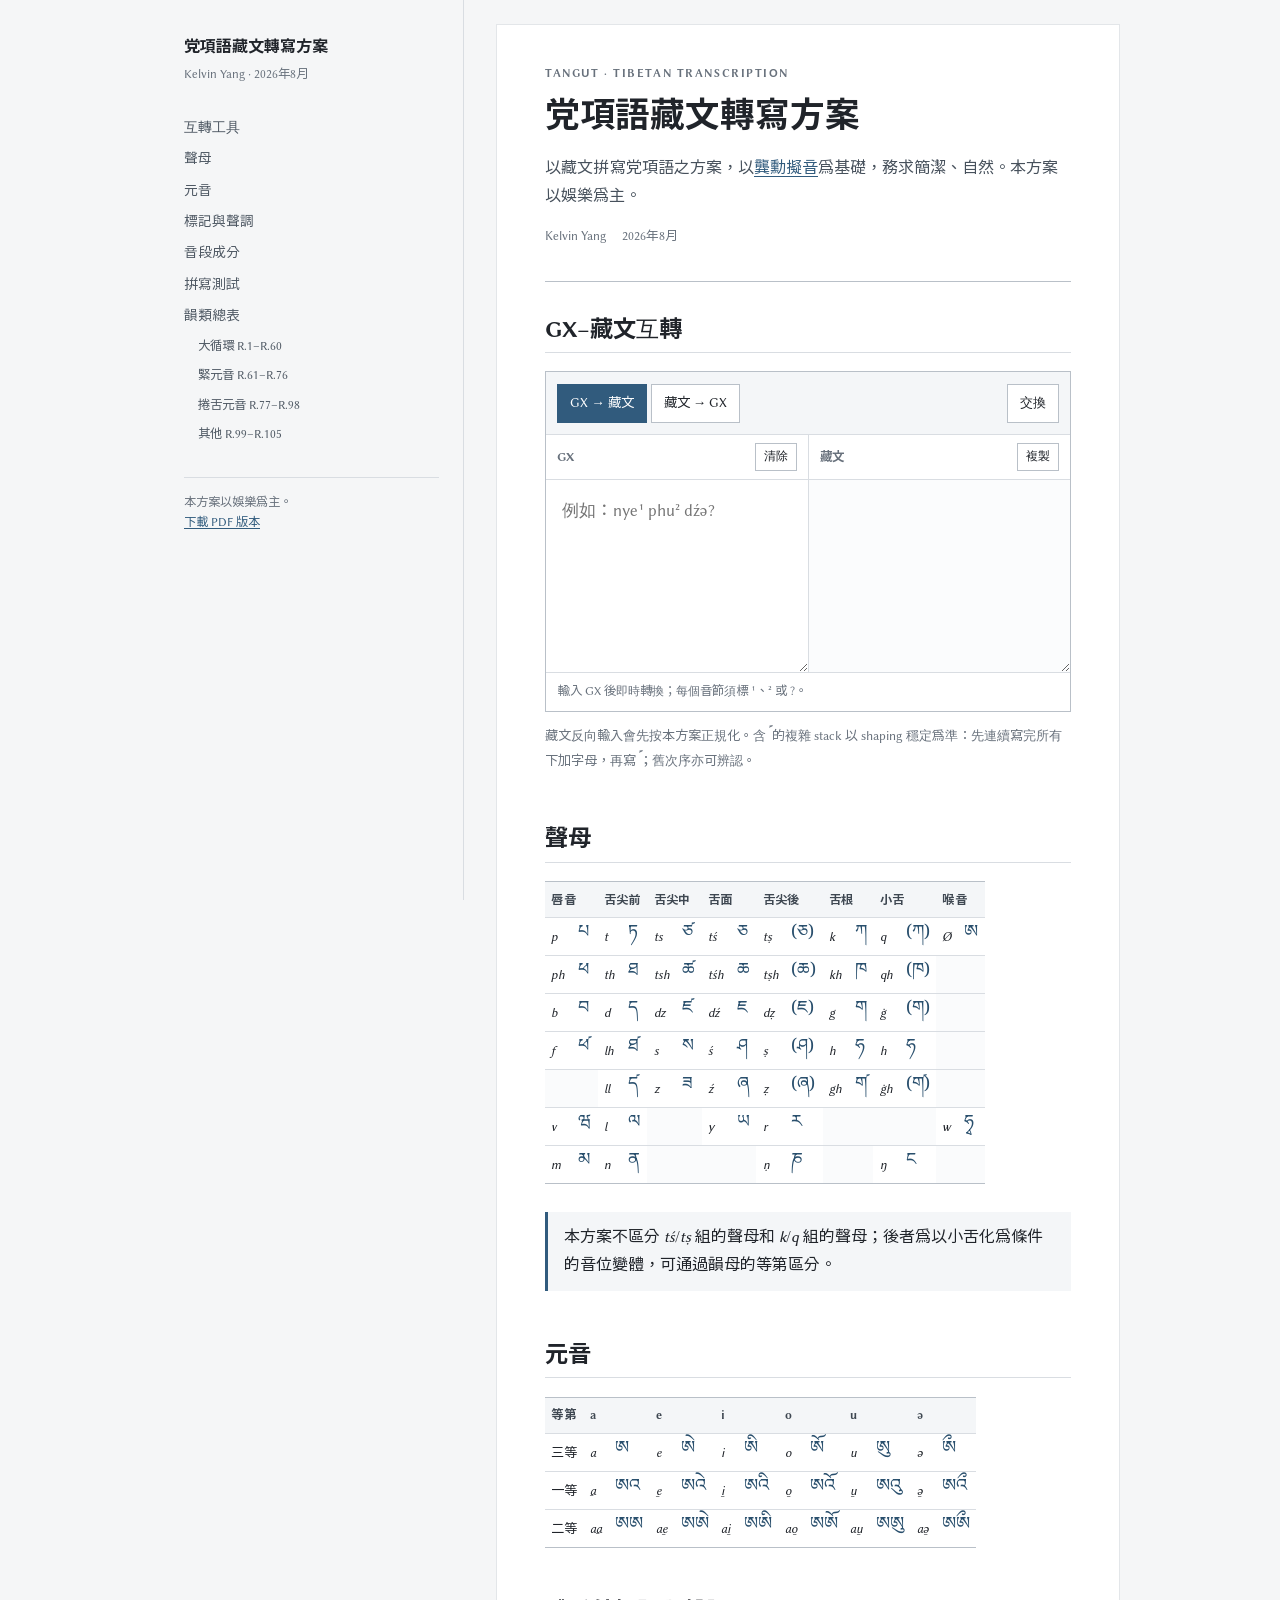
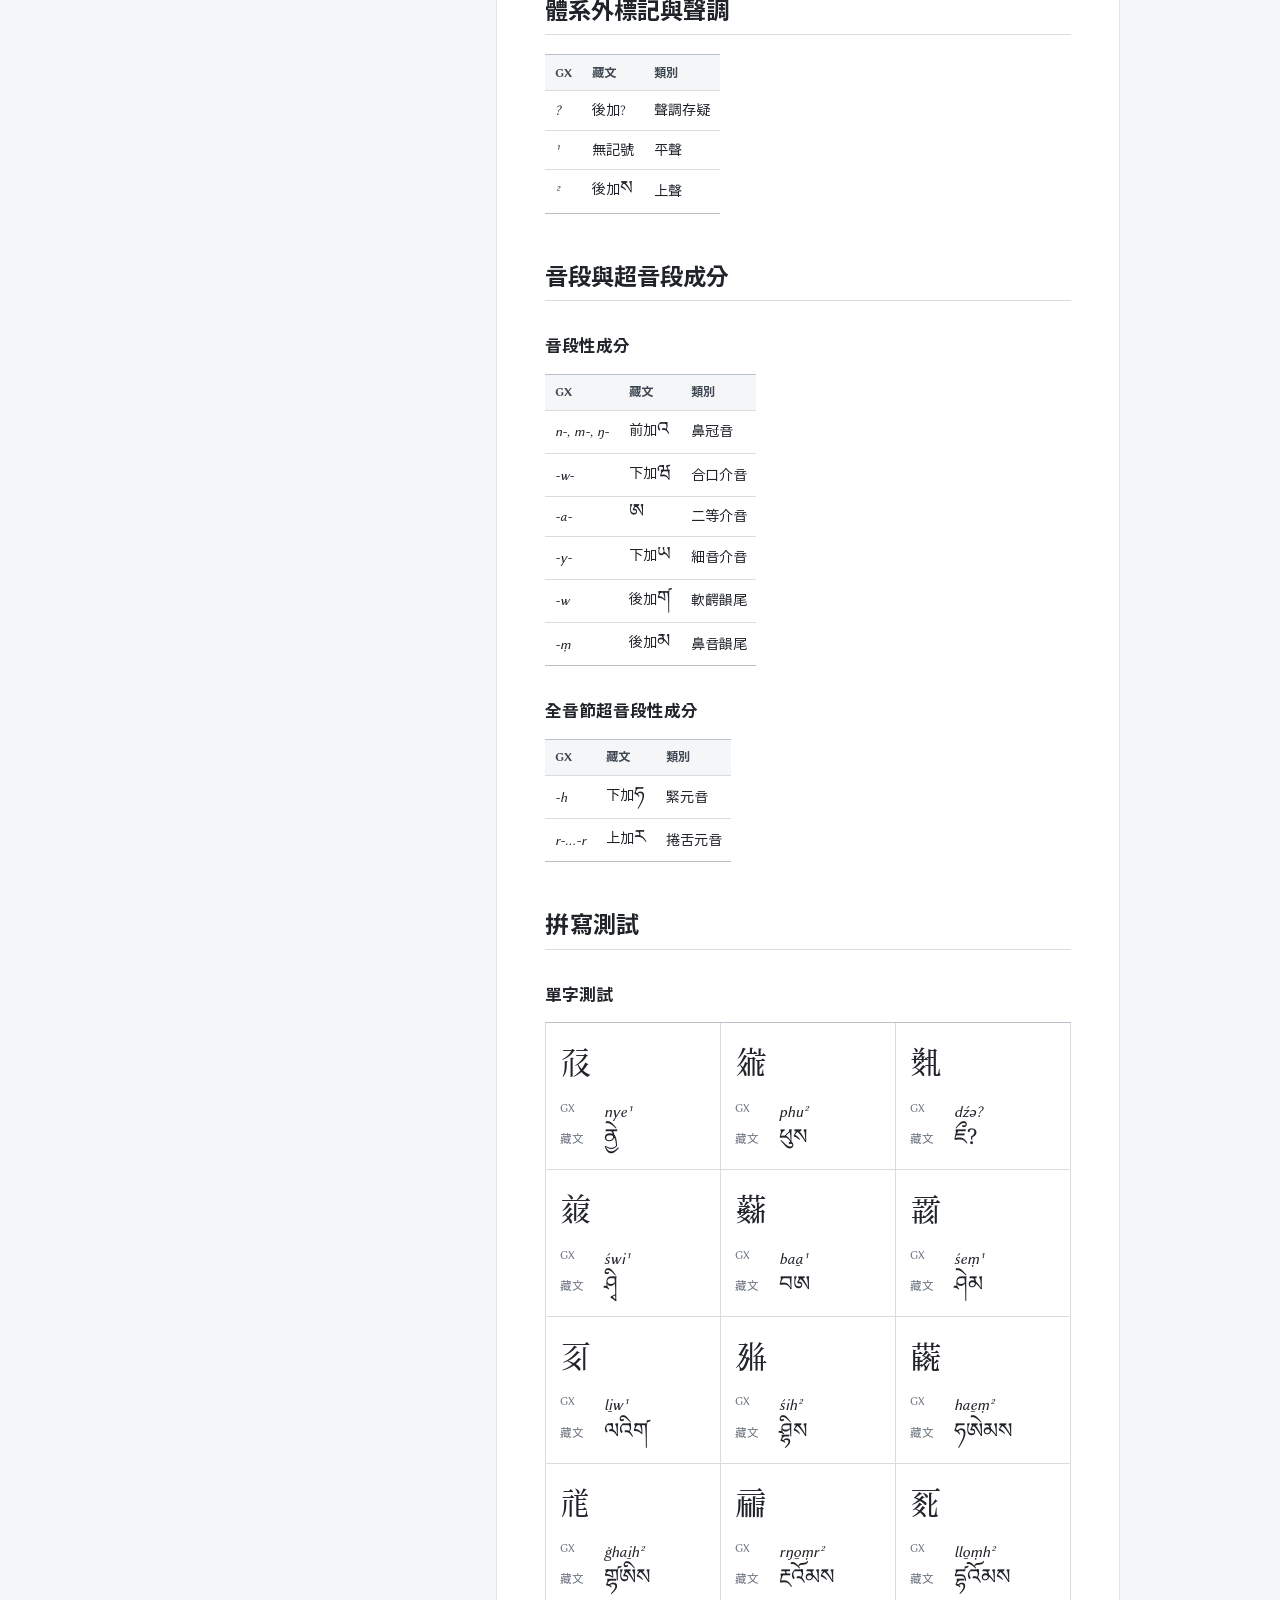
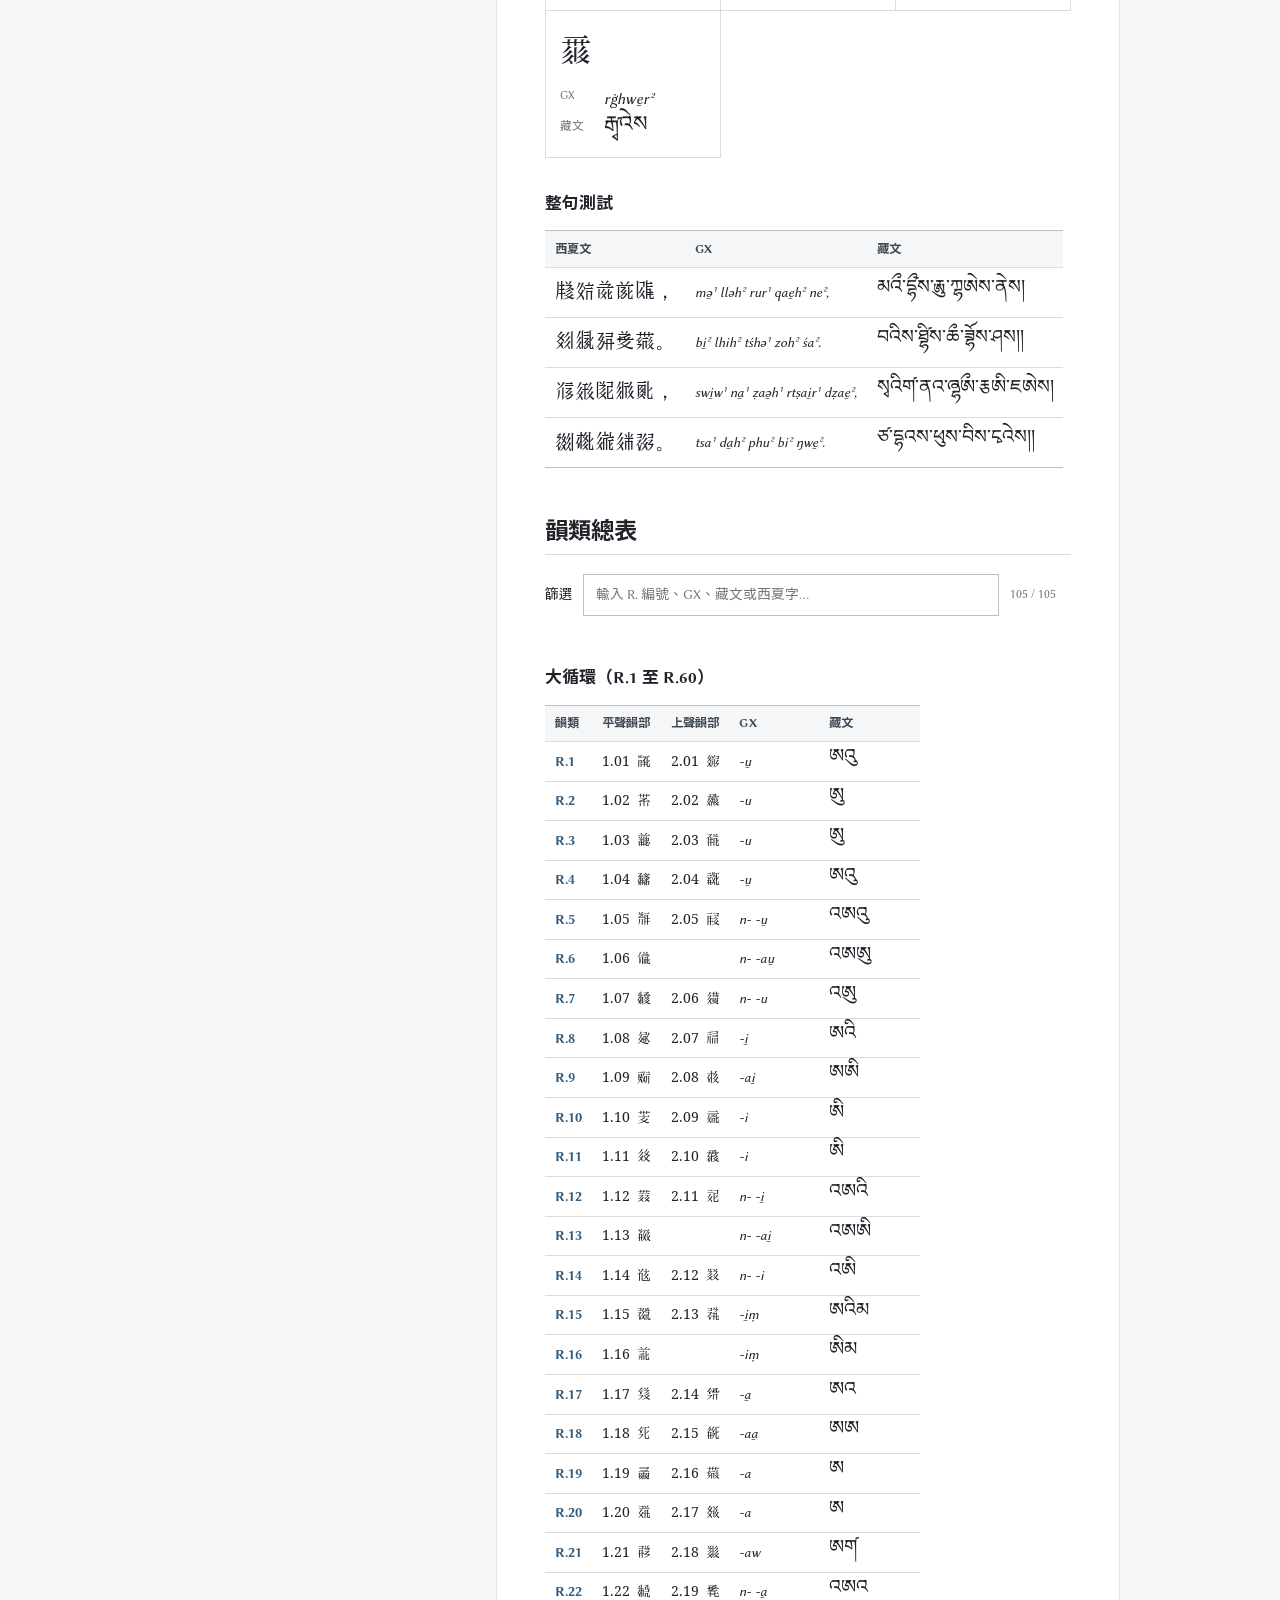
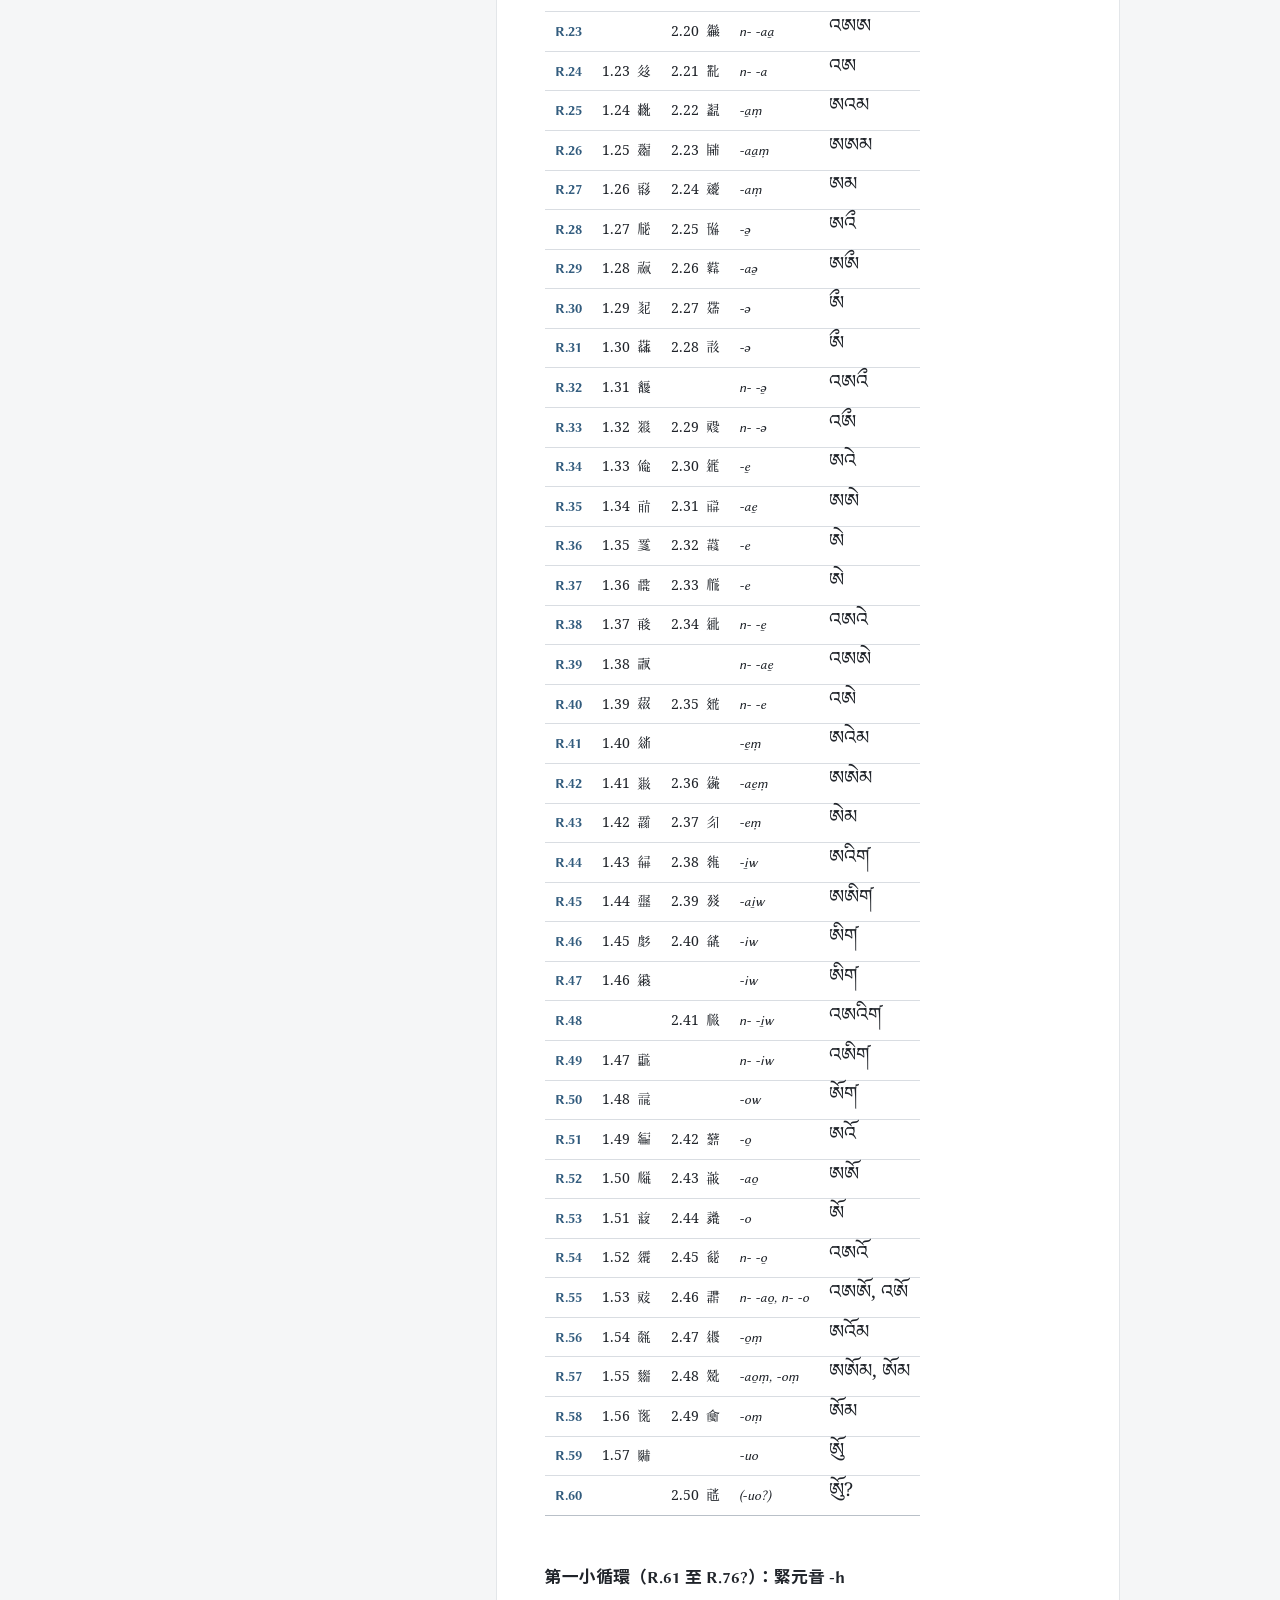
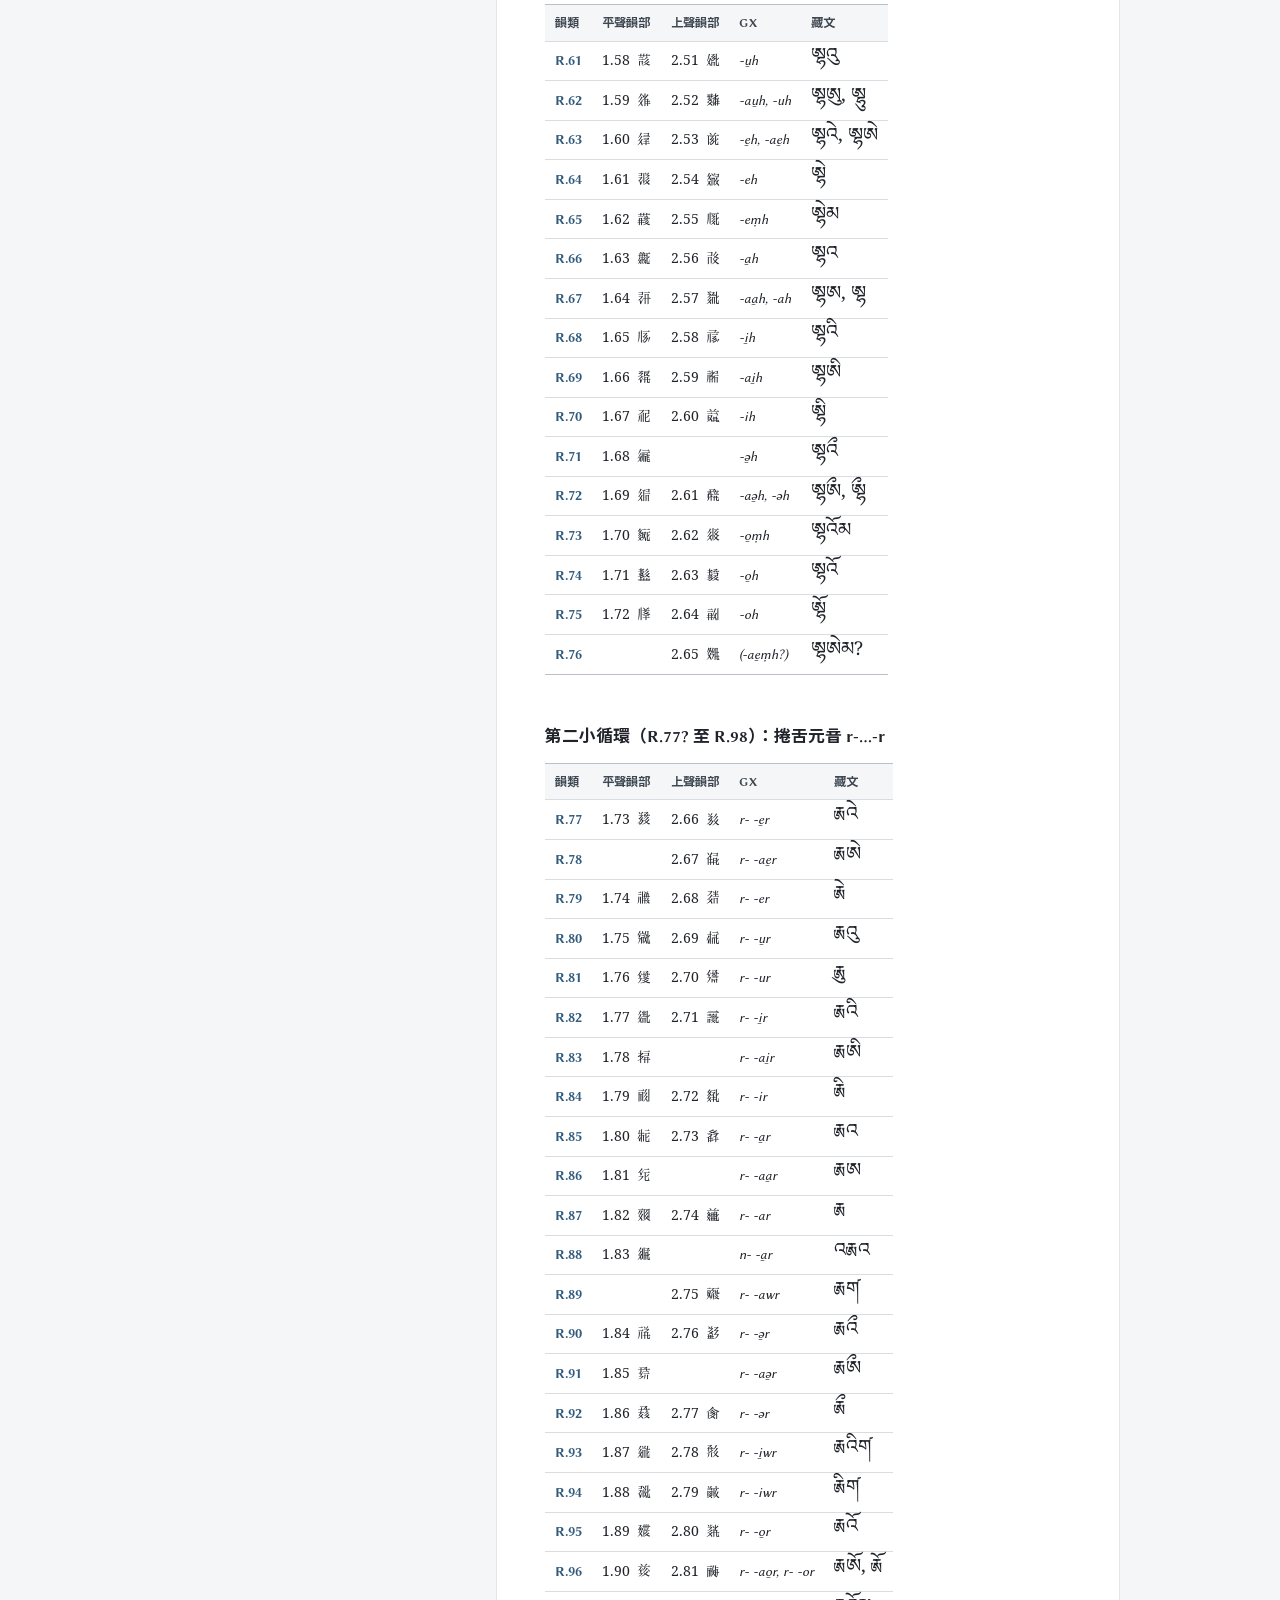
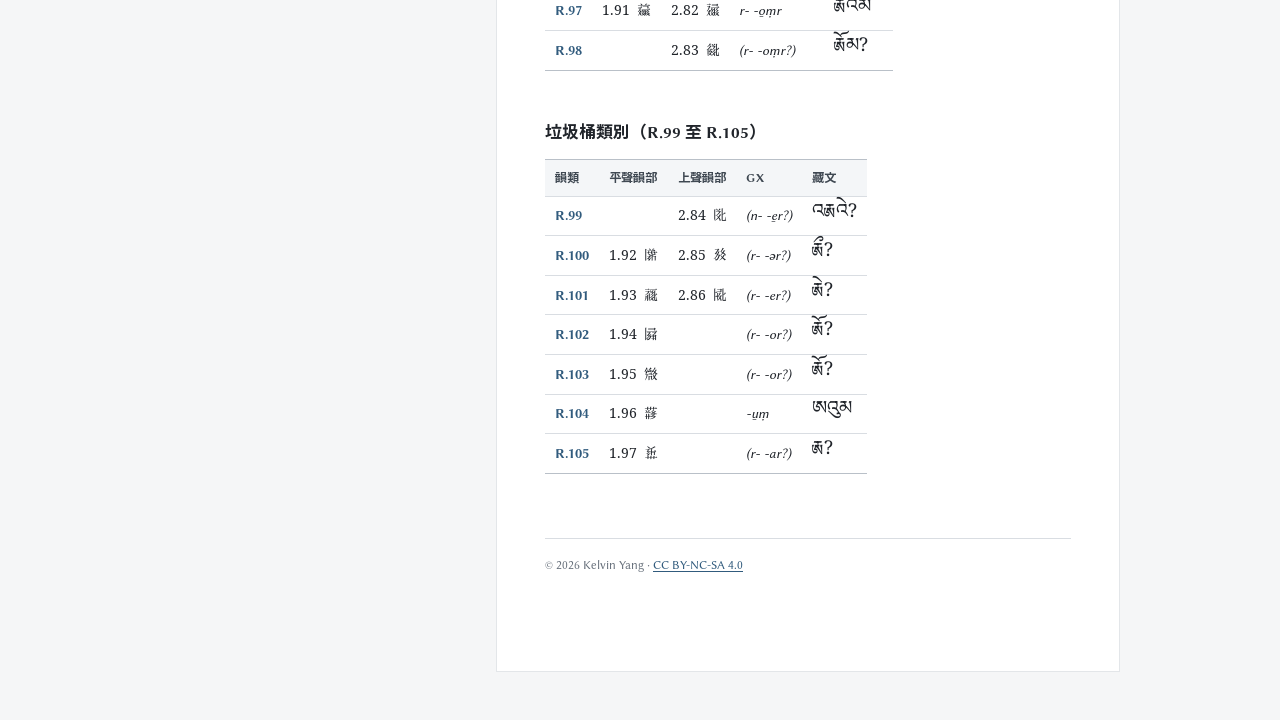
==== index.html @ d2c7bb88 "feat: add GX-Tibetan converter" ====
<!doctype html>
<html lang="zh-Hant">
<head>
  <meta charset="utf-8">
  <meta name="viewport" content="width=device-width, initial-scale=1">
  <title>GX–藏文互轉工具</title>
  <meta http-equiv="refresh" content="0; url=党項語藏文轉寫方案.html#converter">
  <script>location.replace('党項語藏文轉寫方案.html#converter');</script>
</head>
<body>
  <p><a href="党項語藏文轉寫方案.html#converter">前往 GX–藏文互轉工具</a></p>
</body>
</html>
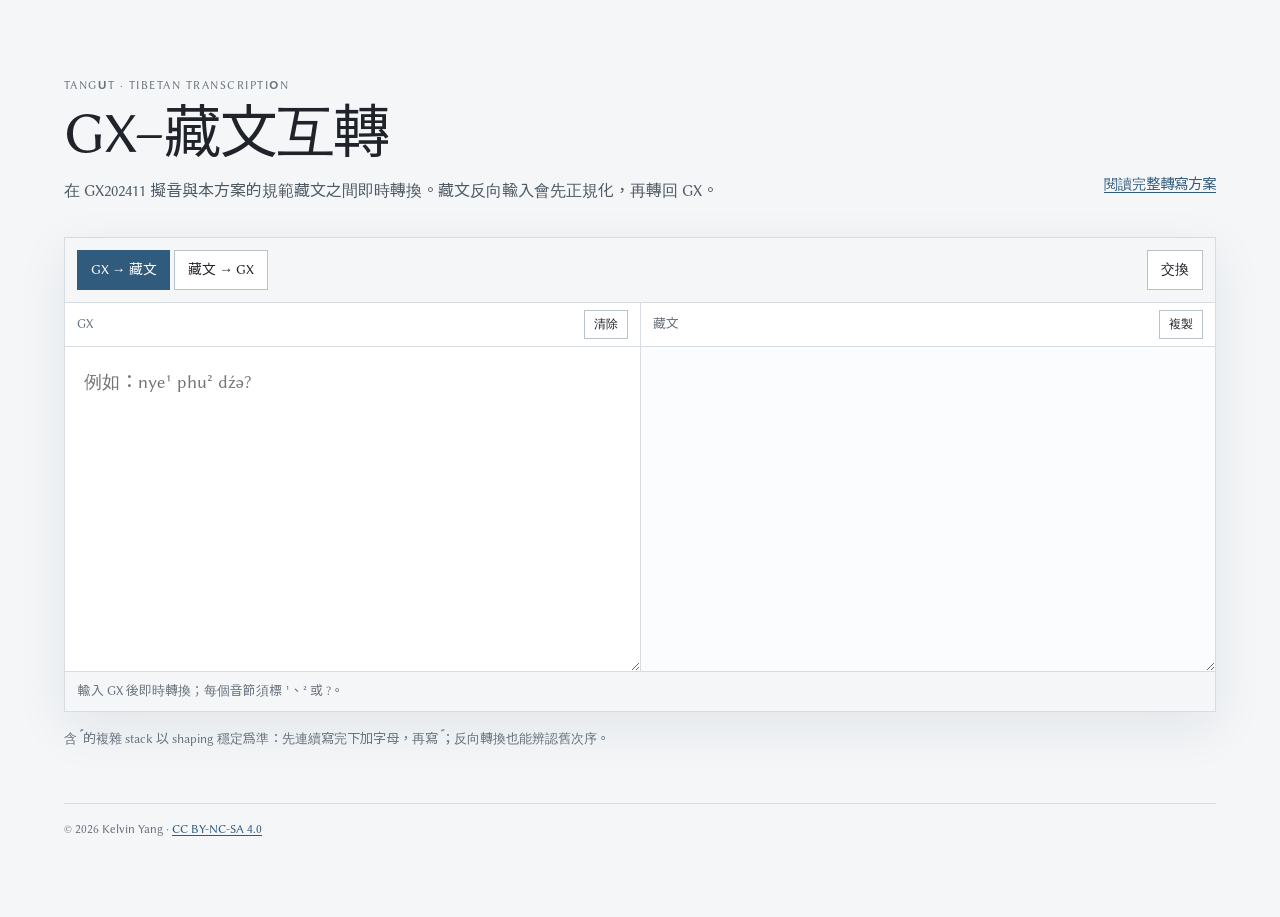
==== commit 8fab3c07: "fix: show converter on home page" ====
--- a/index.html
+++ b/index.html
@@ -3,11 +3,145 @@
 <head>
   <meta charset="utf-8">
   <meta name="viewport" content="width=device-width, initial-scale=1">
+  <meta name="description" content="GX202411 與党項語藏文轉寫方案的雙向轉換工具。">
   <title>GX–藏文互轉工具</title>
-  <meta http-equiv="refresh" content="0; url=党項語藏文轉寫方案.html#converter">
-  <script>location.replace('党項語藏文轉寫方案.html#converter');</script>
+  <style>
+    @font-face { font-family: "Libertinus"; src: url("fonts/LibertinusSans-Regular.woff2") format("woff2"); font-display: swap; }
+    @font-face { font-family: "Shanggu"; src: url("fonts/ShangguSans-Regular.woff2") format("woff2"); font-display: swap; }
+    @font-face { font-family: "Tibetan"; src: url("fonts/NotoSerifTibetan-Regular.woff2") format("woff2"); font-display: swap; }
+    :root { --ink: #20242a; --muted: #68717c; --line: #d6dce2; --accent: #315b7d; --soft: #f4f6f8; color: var(--ink); background: #f4f6f8; font-family: "Libertinus", "Shanggu", sans-serif; font-synthesis: none; }
+    * { box-sizing: border-box; }
+    body { min-height: 100vh; margin: 0; line-height: 1.6; }
+    .page { width: min(72rem, calc(100% - 2rem)); margin: 0 auto; padding: clamp(2rem, 6vw, 5rem) 0; }
+    header { display: flex; align-items: flex-end; justify-content: space-between; gap: 2rem; margin-bottom: 2rem; }
+    .eyebrow { margin: 0 0 .4rem; color: var(--muted); font-size: .72rem; font-weight: 700; letter-spacing: .13em; text-transform: uppercase; }
+    h1 { margin: 0; font-size: clamp(2rem, 5vw, 3.6rem); line-height: 1.12; letter-spacing: -.025em; }
+    .lead { max-width: 42rem; margin: .8rem 0 0; color: #4f5964; }
+    a { color: var(--accent); text-underline-offset: .18em; }
+    .scheme-link { flex: 0 0 auto; padding-bottom: .5rem; font-size: .9rem; }
+    .tool { overflow: hidden; border: 1px solid var(--line); background: #fff; box-shadow: 0 1rem 3rem rgba(29, 43, 56, .08); }
+    .toolbar { display: flex; align-items: center; justify-content: space-between; gap: 1rem; padding: .75rem; border-bottom: 1px solid var(--line); background: var(--soft); }
+    .directions { display: flex; gap: .25rem; }
+    button { border: 1px solid #b9c1c9; padding: .5rem .8rem; color: var(--ink); background: #fff; font: inherit; font-size: .86rem; cursor: pointer; }
+    button:hover { border-color: var(--accent); color: var(--accent); }
+    button[aria-pressed="true"] { border-color: var(--accent); color: #fff; background: var(--accent); }
+    button:focus-visible, textarea:focus-visible { outline: 2px solid #8db1ce; outline-offset: 2px; }
+    .editors { display: grid; grid-template-columns: 1fr 1fr; min-height: 23rem; }
+    .pane { display: flex; min-width: 0; flex-direction: column; }
+    .pane + .pane { border-left: 1px solid var(--line); }
+    .pane-head { display: flex; align-items: center; justify-content: space-between; min-height: 2.75rem; padding: .45rem .75rem; border-bottom: 1px solid var(--line); color: var(--muted); font-size: .8rem; font-weight: 700; }
+    .pane-head button { padding: .25rem .55rem; font-size: .75rem; }
+    textarea { display: block; width: 100%; flex: 1; resize: vertical; border: 0; padding: 1.2rem; color: var(--ink); background: #fff; font: 1.15rem/1.85 "Libertinus", "Shanggu", sans-serif; }
+    textarea[readonly] { background: #fbfcfd; }
+    textarea.tibetan { font-family: "Tibetan", serif; font-size: 1.8rem; line-height: 1.9; }
+    .status { min-height: 2.5rem; margin: 0; padding: .6rem .8rem; border-top: 1px solid var(--line); color: var(--muted); background: var(--soft); font-size: .8rem; }
+    .status.error { color: #8a342c; background: #fff3f1; }
+    .note { margin: 1rem 0 0; color: var(--muted); font-size: .82rem; }
+    .tibetan-inline { font-family: "Tibetan", serif; font-size: 1.25em; }
+    footer { margin-top: 3rem; padding-top: 1rem; border-top: 1px solid var(--line); color: var(--muted); font-size: .78rem; }
+    @media (max-width: 720px) {
+      .page { width: min(100% - 1rem, 72rem); padding-top: 1.5rem; }
+      header { display: block; }
+      .scheme-link { display: inline-block; margin-top: .8rem; }
+      .editors { grid-template-columns: 1fr; }
+      .pane + .pane { border-left: 0; border-top: 1px solid var(--line); }
+      textarea { min-height: 12rem; }
+    }
+  </style>
 </head>
 <body>
-  <p><a href="党項語藏文轉寫方案.html#converter">前往 GX–藏文互轉工具</a></p>
+  <main class="page">
+    <header>
+      <div>
+        <p class="eyebrow">Tangut · Tibetan transcription</p>
+        <h1>GX–藏文互轉</h1>
+        <p class="lead">在 GX202411 擬音與本方案的規範藏文之間即時轉換。藏文反向輸入會先正規化，再轉回 GX。</p>
+      </div>
+      <a class="scheme-link" href="党項語藏文轉寫方案.html">閱讀完整轉寫方案</a>
+    </header>
+
+    <section class="tool" aria-label="GX–藏文互轉工具">
+      <div class="toolbar">
+        <div class="directions" role="group" aria-label="轉換方向">
+          <button id="direction-gx" type="button" aria-pressed="true">GX → 藏文</button>
+          <button id="direction-bo" type="button" aria-pressed="false">藏文 → GX</button>
+        </div>
+        <button id="swap" type="button">交換</button>
+      </div>
+      <div class="editors">
+        <div class="pane">
+          <div class="pane-head"><label id="input-label" for="input">GX</label><button id="clear" type="button">清除</button></div>
+          <textarea id="input" spellcheck="false" autocomplete="off" placeholder="例如：nye¹ phu² dźə?"></textarea>
+        </div>
+        <div class="pane">
+          <div class="pane-head"><label id="output-label" for="output">藏文</label><button id="copy" type="button">複製</button></div>
+          <textarea id="output" class="tibetan" readonly aria-live="polite"></textarea>
+        </div>
+      </div>
+      <p class="status" id="status">輸入 GX 後即時轉換；每個音節須標 ¹、² 或 ?。</p>
+    </section>
+
+    <p class="note">含 <span class="tibetan-inline">༹</span> 的複雜 stack 以 shaping 穩定爲準：先連續寫完下加字母，再寫 <span class="tibetan-inline">༹</span>；反向轉換也能辨認舊次序。</p>
+    <footer>© 2026 Kelvin Yang · <a rel="license" href="https://creativecommons.org/licenses/by-nc-sa/4.0/deed.zh-hant">CC BY-NC-SA 4.0</a></footer>
+  </main>
+
+  <script src="converter.js"></script>
+  <script>
+    const state = { direction: 'gx' };
+    const input = document.querySelector('#input');
+    const output = document.querySelector('#output');
+    const status = document.querySelector('#status');
+    const directionGx = document.querySelector('#direction-gx');
+    const directionBo = document.querySelector('#direction-bo');
+
+    function convert() {
+      const result = state.direction === 'gx' ? GxTibetan.gxToTibetan(input.value) : GxTibetan.tibetanToGx(input.value);
+      output.value = result.output;
+      status.classList.toggle('error', result.errors.length > 0);
+      status.textContent = result.errors.length
+        ? result.errors.join('；')
+        : input.value.trim()
+          ? '轉換完成。'
+          : state.direction === 'gx'
+            ? '輸入 GX 後即時轉換；每個音節須標 ¹、² 或 ?。'
+            : '輸入本方案藏文後即時正規化並轉回 GX。';
+    }
+
+    function setDirection(direction, preserve = false) {
+      state.direction = direction;
+      directionGx.setAttribute('aria-pressed', direction === 'gx');
+      directionBo.setAttribute('aria-pressed', direction === 'bo');
+      document.querySelector('#input-label').textContent = direction === 'gx' ? 'GX' : '藏文';
+      document.querySelector('#output-label').textContent = direction === 'gx' ? '藏文' : 'GX';
+      input.classList.toggle('tibetan', direction === 'bo');
+      output.classList.toggle('tibetan', direction === 'gx');
+      input.placeholder = direction === 'gx' ? '例如：nye¹ phu² dźə?' : '例如：ནྱེ་ ཕུས་ ཇྀ?';
+      if (!preserve) { input.value = ''; output.value = ''; }
+      convert();
+    }
+
+    input.addEventListener('input', convert);
+    directionGx.addEventListener('click', () => setDirection('gx'));
+    directionBo.addEventListener('click', () => setDirection('bo'));
+    document.querySelector('#swap').addEventListener('click', () => {
+      const nextInput = output.value;
+      setDirection(state.direction === 'gx' ? 'bo' : 'gx', true);
+      input.value = nextInput;
+      convert();
+      input.focus();
+    });
+    document.querySelector('#clear').addEventListener('click', () => { input.value = ''; convert(); input.focus(); });
+    document.querySelector('#copy').addEventListener('click', async event => {
+      if (!output.value) return;
+      try {
+        await navigator.clipboard.writeText(output.value);
+        event.currentTarget.textContent = '已複製';
+        setTimeout(() => { event.currentTarget.textContent = '複製'; }, 1200);
+      } catch (_) {
+        output.select();
+        document.execCommand('copy');
+      }
+    });
+  </script>
 </body>
 </html>
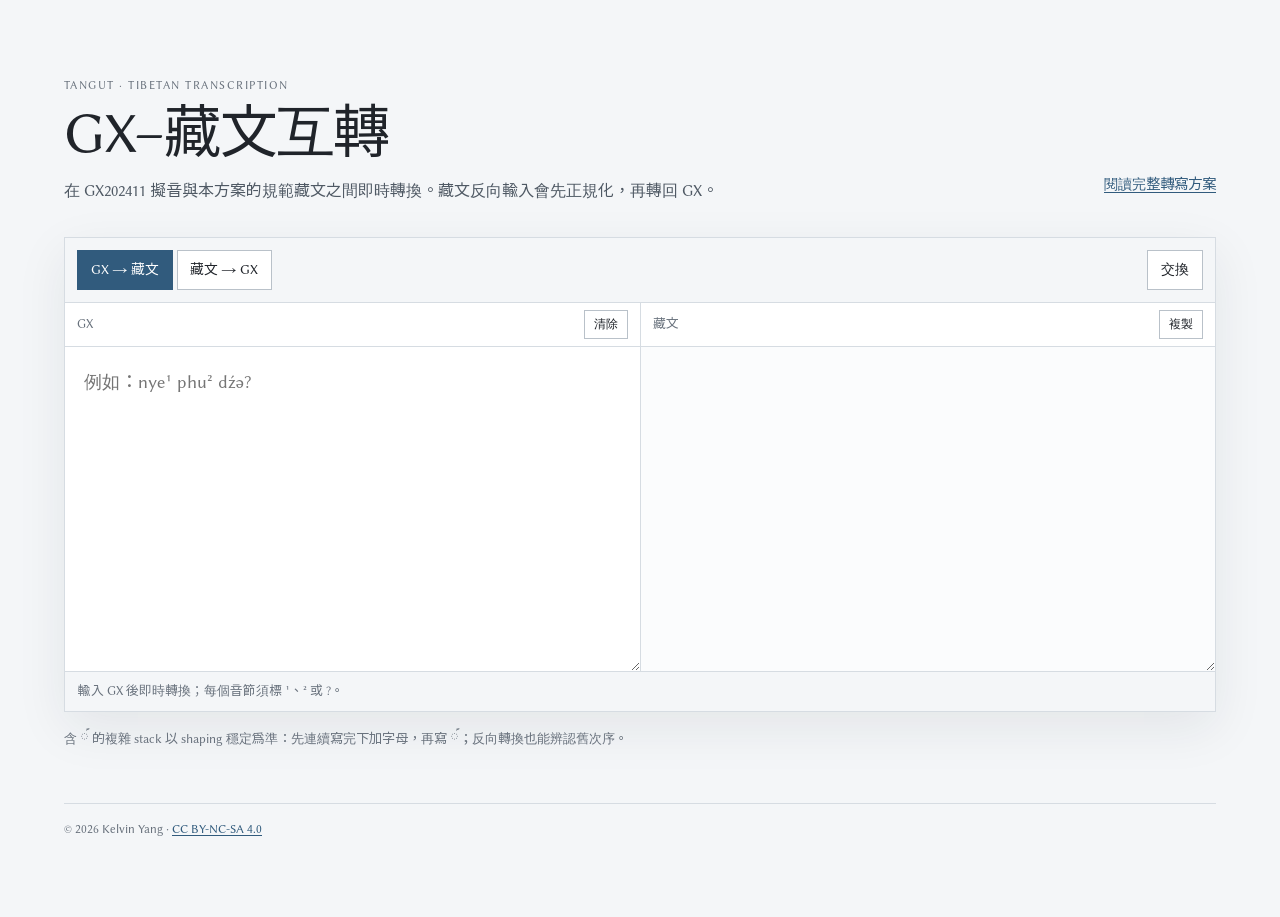
==== commit 1a9d4f03: "refactor: organize converter and bundle full fonts" ====
--- a/index.html
+++ b/index.html
@@ -3,145 +3,11 @@
 <head>
   <meta charset="utf-8">
   <meta name="viewport" content="width=device-width, initial-scale=1">
-  <meta name="description" content="GX202411 與党項語藏文轉寫方案的雙向轉換工具。">
+  <meta http-equiv="refresh" content="0; url=converter/">
+  <link rel="canonical" href="converter/">
   <title>GX–藏文互轉工具</title>
-  <style>
-    @font-face { font-family: "Libertinus"; src: url("fonts/LibertinusSans-Regular.woff2") format("woff2"); font-display: swap; }
-    @font-face { font-family: "Shanggu"; src: url("fonts/ShangguSans-Regular.woff2") format("woff2"); font-display: swap; }
-    @font-face { font-family: "Tibetan"; src: url("fonts/NotoSerifTibetan-Regular.woff2") format("woff2"); font-display: swap; }
-    :root { --ink: #20242a; --muted: #68717c; --line: #d6dce2; --accent: #315b7d; --soft: #f4f6f8; color: var(--ink); background: #f4f6f8; font-family: "Libertinus", "Shanggu", sans-serif; font-synthesis: none; }
-    * { box-sizing: border-box; }
-    body { min-height: 100vh; margin: 0; line-height: 1.6; }
-    .page { width: min(72rem, calc(100% - 2rem)); margin: 0 auto; padding: clamp(2rem, 6vw, 5rem) 0; }
-    header { display: flex; align-items: flex-end; justify-content: space-between; gap: 2rem; margin-bottom: 2rem; }
-    .eyebrow { margin: 0 0 .4rem; color: var(--muted); font-size: .72rem; font-weight: 700; letter-spacing: .13em; text-transform: uppercase; }
-    h1 { margin: 0; font-size: clamp(2rem, 5vw, 3.6rem); line-height: 1.12; letter-spacing: -.025em; }
-    .lead { max-width: 42rem; margin: .8rem 0 0; color: #4f5964; }
-    a { color: var(--accent); text-underline-offset: .18em; }
-    .scheme-link { flex: 0 0 auto; padding-bottom: .5rem; font-size: .9rem; }
-    .tool { overflow: hidden; border: 1px solid var(--line); background: #fff; box-shadow: 0 1rem 3rem rgba(29, 43, 56, .08); }
-    .toolbar { display: flex; align-items: center; justify-content: space-between; gap: 1rem; padding: .75rem; border-bottom: 1px solid var(--line); background: var(--soft); }
-    .directions { display: flex; gap: .25rem; }
-    button { border: 1px solid #b9c1c9; padding: .5rem .8rem; color: var(--ink); background: #fff; font: inherit; font-size: .86rem; cursor: pointer; }
-    button:hover { border-color: var(--accent); color: var(--accent); }
-    button[aria-pressed="true"] { border-color: var(--accent); color: #fff; background: var(--accent); }
-    button:focus-visible, textarea:focus-visible { outline: 2px solid #8db1ce; outline-offset: 2px; }
-    .editors { display: grid; grid-template-columns: 1fr 1fr; min-height: 23rem; }
-    .pane { display: flex; min-width: 0; flex-direction: column; }
-    .pane + .pane { border-left: 1px solid var(--line); }
-    .pane-head { display: flex; align-items: center; justify-content: space-between; min-height: 2.75rem; padding: .45rem .75rem; border-bottom: 1px solid var(--line); color: var(--muted); font-size: .8rem; font-weight: 700; }
-    .pane-head button { padding: .25rem .55rem; font-size: .75rem; }
-    textarea { display: block; width: 100%; flex: 1; resize: vertical; border: 0; padding: 1.2rem; color: var(--ink); background: #fff; font: 1.15rem/1.85 "Libertinus", "Shanggu", sans-serif; }
-    textarea[readonly] { background: #fbfcfd; }
-    textarea.tibetan { font-family: "Tibetan", serif; font-size: 1.8rem; line-height: 1.9; }
-    .status { min-height: 2.5rem; margin: 0; padding: .6rem .8rem; border-top: 1px solid var(--line); color: var(--muted); background: var(--soft); font-size: .8rem; }
-    .status.error { color: #8a342c; background: #fff3f1; }
-    .note { margin: 1rem 0 0; color: var(--muted); font-size: .82rem; }
-    .tibetan-inline { font-family: "Tibetan", serif; font-size: 1.25em; }
-    footer { margin-top: 3rem; padding-top: 1rem; border-top: 1px solid var(--line); color: var(--muted); font-size: .78rem; }
-    @media (max-width: 720px) {
-      .page { width: min(100% - 1rem, 72rem); padding-top: 1.5rem; }
-      header { display: block; }
-      .scheme-link { display: inline-block; margin-top: .8rem; }
-      .editors { grid-template-columns: 1fr; }
-      .pane + .pane { border-left: 0; border-top: 1px solid var(--line); }
-      textarea { min-height: 12rem; }
-    }
-  </style>
 </head>
 <body>
-  <main class="page">
-    <header>
-      <div>
-        <p class="eyebrow">Tangut · Tibetan transcription</p>
-        <h1>GX–藏文互轉</h1>
-        <p class="lead">在 GX202411 擬音與本方案的規範藏文之間即時轉換。藏文反向輸入會先正規化，再轉回 GX。</p>
-      </div>
-      <a class="scheme-link" href="党項語藏文轉寫方案.html">閱讀完整轉寫方案</a>
-    </header>
-
-    <section class="tool" aria-label="GX–藏文互轉工具">
-      <div class="toolbar">
-        <div class="directions" role="group" aria-label="轉換方向">
-          <button id="direction-gx" type="button" aria-pressed="true">GX → 藏文</button>
-          <button id="direction-bo" type="button" aria-pressed="false">藏文 → GX</button>
-        </div>
-        <button id="swap" type="button">交換</button>
-      </div>
-      <div class="editors">
-        <div class="pane">
-          <div class="pane-head"><label id="input-label" for="input">GX</label><button id="clear" type="button">清除</button></div>
-          <textarea id="input" spellcheck="false" autocomplete="off" placeholder="例如：nye¹ phu² dźə?"></textarea>
-        </div>
-        <div class="pane">
-          <div class="pane-head"><label id="output-label" for="output">藏文</label><button id="copy" type="button">複製</button></div>
-          <textarea id="output" class="tibetan" readonly aria-live="polite"></textarea>
-        </div>
-      </div>
-      <p class="status" id="status">輸入 GX 後即時轉換；每個音節須標 ¹、² 或 ?。</p>
-    </section>
-
-    <p class="note">含 <span class="tibetan-inline">༹</span> 的複雜 stack 以 shaping 穩定爲準：先連續寫完下加字母，再寫 <span class="tibetan-inline">༹</span>；反向轉換也能辨認舊次序。</p>
-    <footer>© 2026 Kelvin Yang · <a rel="license" href="https://creativecommons.org/licenses/by-nc-sa/4.0/deed.zh-hant">CC BY-NC-SA 4.0</a></footer>
-  </main>
-
-  <script src="converter.js"></script>
-  <script>
-    const state = { direction: 'gx' };
-    const input = document.querySelector('#input');
-    const output = document.querySelector('#output');
-    const status = document.querySelector('#status');
-    const directionGx = document.querySelector('#direction-gx');
-    const directionBo = document.querySelector('#direction-bo');
-
-    function convert() {
-      const result = state.direction === 'gx' ? GxTibetan.gxToTibetan(input.value) : GxTibetan.tibetanToGx(input.value);
-      output.value = result.output;
-      status.classList.toggle('error', result.errors.length > 0);
-      status.textContent = result.errors.length
-        ? result.errors.join('；')
-        : input.value.trim()
-          ? '轉換完成。'
-          : state.direction === 'gx'
-            ? '輸入 GX 後即時轉換；每個音節須標 ¹、² 或 ?。'
-            : '輸入本方案藏文後即時正規化並轉回 GX。';
-    }
-
-    function setDirection(direction, preserve = false) {
-      state.direction = direction;
-      directionGx.setAttribute('aria-pressed', direction === 'gx');
-      directionBo.setAttribute('aria-pressed', direction === 'bo');
-      document.querySelector('#input-label').textContent = direction === 'gx' ? 'GX' : '藏文';
-      document.querySelector('#output-label').textContent = direction === 'gx' ? '藏文' : 'GX';
-      input.classList.toggle('tibetan', direction === 'bo');
-      output.classList.toggle('tibetan', direction === 'gx');
-      input.placeholder = direction === 'gx' ? '例如：nye¹ phu² dźə?' : '例如：ནྱེ་ ཕུས་ ཇྀ?';
-      if (!preserve) { input.value = ''; output.value = ''; }
-      convert();
-    }
-
-    input.addEventListener('input', convert);
-    directionGx.addEventListener('click', () => setDirection('gx'));
-    directionBo.addEventListener('click', () => setDirection('bo'));
-    document.querySelector('#swap').addEventListener('click', () => {
-      const nextInput = output.value;
-      setDirection(state.direction === 'gx' ? 'bo' : 'gx', true);
-      input.value = nextInput;
-      convert();
-      input.focus();
-    });
-    document.querySelector('#clear').addEventListener('click', () => { input.value = ''; convert(); input.focus(); });
-    document.querySelector('#copy').addEventListener('click', async event => {
-      if (!output.value) return;
-      try {
-        await navigator.clipboard.writeText(output.value);
-        event.currentTarget.textContent = '已複製';
-        setTimeout(() => { event.currentTarget.textContent = '複製'; }, 1200);
-      } catch (_) {
-        output.select();
-        document.execCommand('copy');
-      }
-    });
-  </script>
+  <p><a href="converter/">前往 GX–藏文互轉工具</a></p>
 </body>
 </html>
